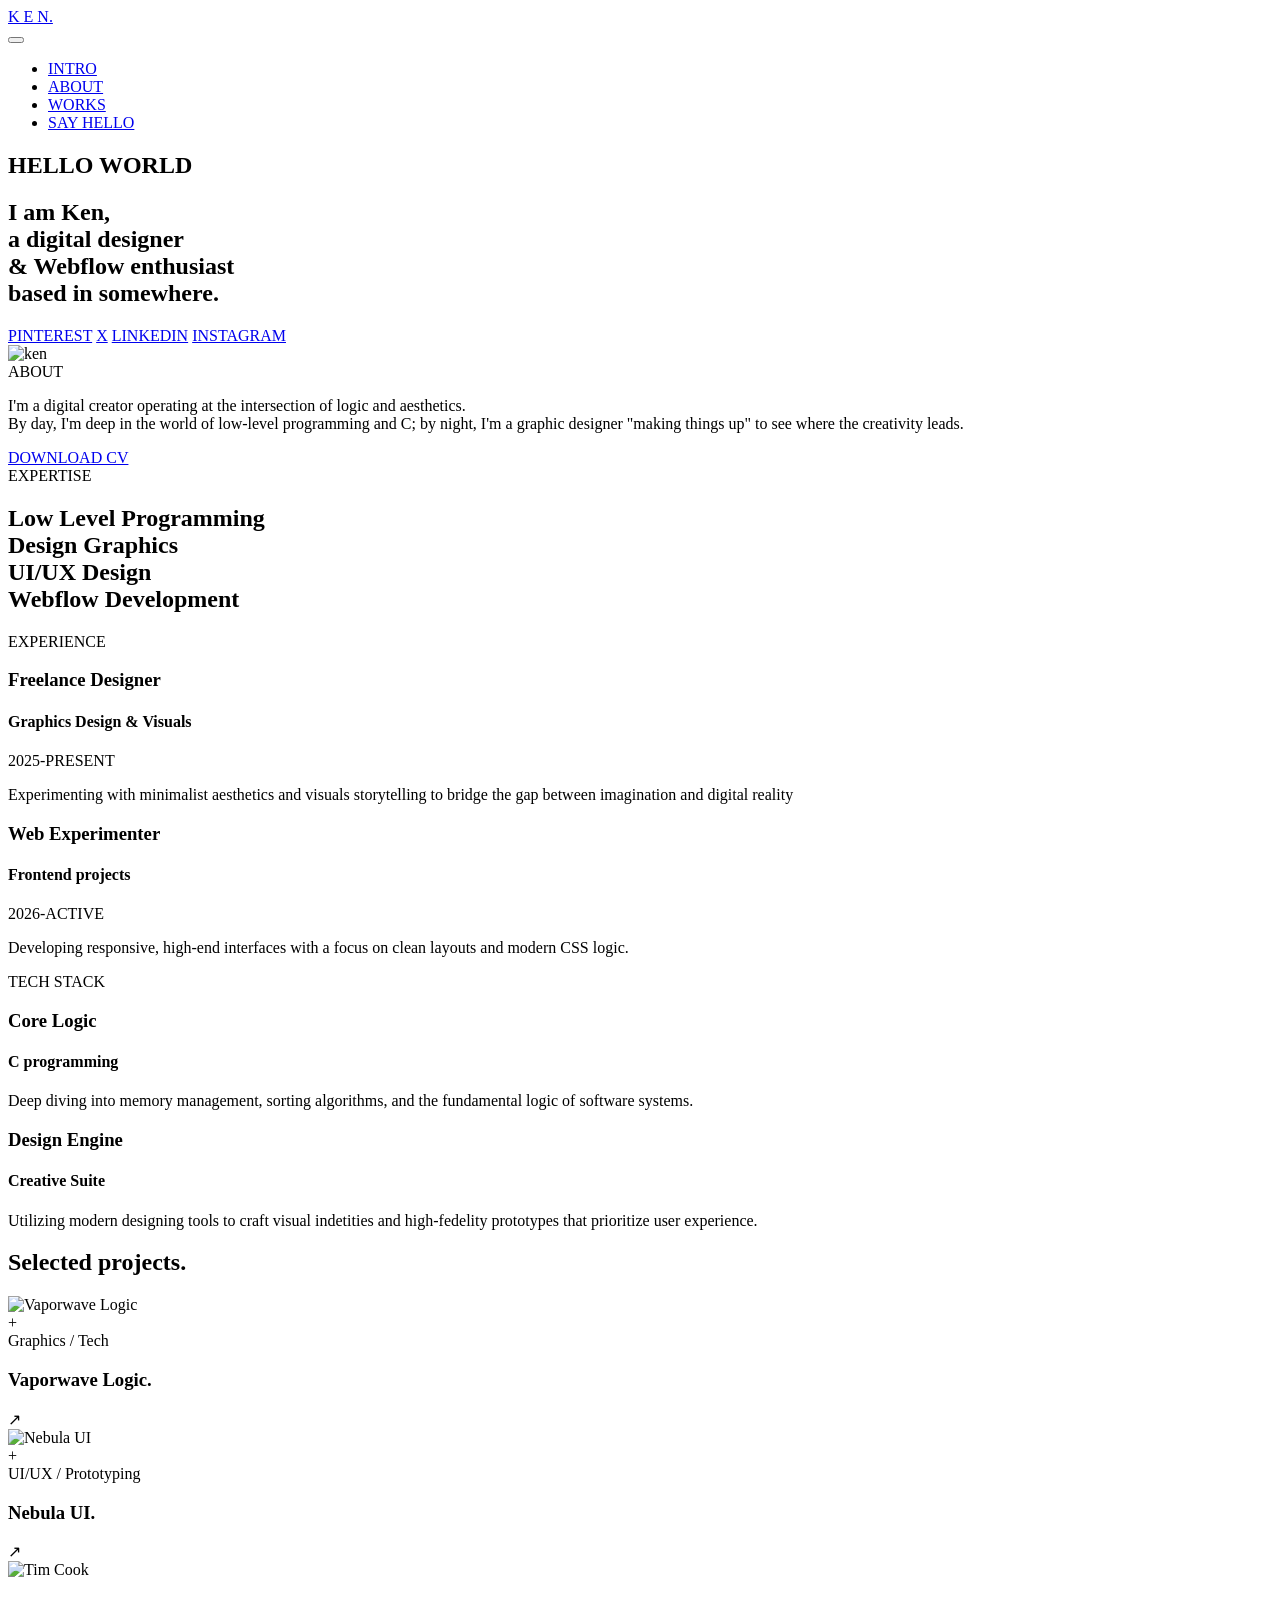
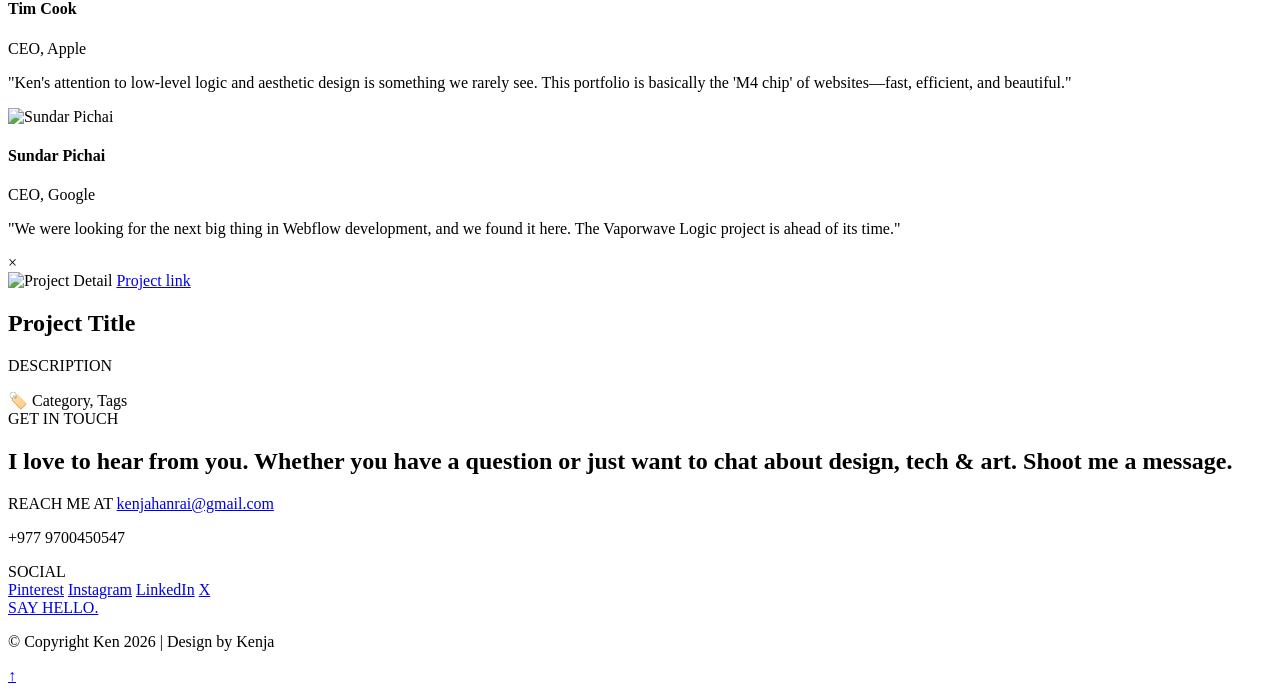
==== index.html @ c33780e9 "Update and rename portfolio ken/portfolio ken.html to index.html" ====
<!DOCTYPE html>
<html>
<head>
    <meta charset="UTF-8">
    <title>ken</title>

    <link rel="stylesheet" href="ken.css">
    <link href="https://fonts.googleapis.com/css2?family=Abril+Fatface&display=swap" rel="stylesheet">
    <link href="https://fonts.googleapis.com/css2?family=Montserrat:wght@400;600;700&display=swap" rel="stylesheet">

</head>

<body>
    
    <!-- header section -->
    <header class="main-header">
    <nav class="navbar">

        <div class="navbar-container">
            <a href="portfolio ken.html" class="logo">K E N.</a>
        </div>

        <button class="navbar-toggle">
            <span class="bar"></span>
            <span class="bar"></span>
            <span class="bar"></span>
        </button>
    
        <ul class="nav-links">
            <li><a href="#intro" class="active">INTRO</a></li>
            <li><a href="#about">ABOUT</a></li>
            <li><a href="#works">WORKS</a></li>
            <li><a href="#contact" class="cta">SAY HELLO</a></li>
        </ul>

    </nav>
    </header>


    <!-- HERO SECTION -->
    <section class="hero-section" id="intro">
        <div class="container">
        <div class="intro-wrapper">
            <span class="line"></span>
        <h1>HELLO WORLD</h1>
        </div>
        <h2> I am Ken, <br> a digital designer <br> & Webflow enthusiast <br> based in somewhere. </h2>
    </div>
    </section>

    <!-- Decorative arcs -->
    <div class="bg-arcs-container">
        <span class="arc"></span>
        <span class="arc"></span>
        <span class="arc"></span>
        <span class="arc"></span>
        <span class="arc"></span>
    </div>

    <!-- SIDE LINKS -->
    <div class="side-socials">
            <a href="https://pin.it/6vvuf3xWx">PINTEREST</a>
            <a href="https://x.com/Kianshiiii">X</a>
            <a href="https://www.linkedin.com/in/kenja-han-rai-2957a1290/">LINKEDIN</a>
            <a href="https://www.instagram.com/ken.and.dee/">INSTAGRAM</a>
        <span class="vertical-line"></span>
    </div>


    <!-- ABOUT SECTION -->
    <section id="about" class="about-section">
    <div class="about-container">

        <!--about image-->
        <div class="about-image">
            <img src="img/about-image-ken.jpeg" alt="ken">
        </div>

        <!--About text box-->
        <div class="about-text-box">
            <div class="intro-wrapper">
                <span class="line"></span>
                <span class="about-label"> ABOUT </span>
            </div>

            <!-- About description-->
        <p class="about-description">
            I'm a digital creator operating at the intersection of logic and aesthetics. <br> 
            By day, I'm deep in the world of low-level programming and C; by night, I'm a graphic designer "making things up" to see where the creativity leads.
        </p>

        <!-- Download CV button -->
        <a href="kenja cv.docx" class="btn">DOWNLOAD CV</a>

        </div>
    </div>

        <!--About expertise-->
        <section id="about" class="about-expertise">
            <div class="expertise-container">
                <span class="section-label"> EXPERTISE </span>
                <h2 class="expertise-display">
                    Low Level Programming <br>
                    Design Graphics <br>
                    UI/UX Design <br>
                    Webflow Development <br>
                </h2>

                <div class="resume-grid">
                    <div class="resume-column">
                        <span class="column-title"> EXPERIENCE </span>
                        
                        <div class="resume-item">
                            <span class="dot"></span>
                            <h3>Freelance Designer</h3>
                            <h4>Graphics Design & Visuals</h4>
                            <p class="date">2025-PRESENT</p>
                            <p> Experimenting with minimalist aesthetics and visuals storytelling to bridge the gap between imagination and digital reality </p>
                        </div>

                        <div class="resume-item">
                            <span class="dot"></span>
                            <h3>Web Experimenter</h3>
                            <h4>Frontend projects</h4>
                            <p class="date">2026-ACTIVE</p>
                            <p>Developing responsive, high-end interfaces with a focus on clean layouts and modern CSS logic.</p>
                        </div>
                    </div>

                    <div class="resume-column">
                        <span class="column-title">TECH STACK</span>

                        <div class="resume-item">
                            <span class="dot"></span>
                            <h3>Core Logic</h3>
                            <h4>C programming</h4>
                            <p>Deep diving into memory management, sorting algorithms, and the fundamental logic of software systems.</p>
                        </div>

                        <div class="resume-item">
                            <span class="dot"></span>
                            <h3>Design Engine</h3>
                            <h4>Creative Suite</h4>
                            <p>Utilizing modern designing tools to craft visual indetities and high-fedelity prototypes that prioritize user experience.</p>
                        </div>
                    </div>
                </div>
            </div>
        </section>

    </section>

    <!--Work section-->
    <section id="works" class="work-section">
        <div class="work-container">
            <h2 class="works-title">Selected projects.</h2>

            <div class="project-grid">
                <div class="project-item"
                    data-title="Vaporwave Logic"
                    data-desc="An experimental fusion of low-level of C algorithm visualizations and 80s aesthetic graphics."
                    data-tags="Graphics, C-programming">
                    <div class="project-img">
                        <img src="img/vaporwave.jpg" alt="Vaporwave Logic">
                        <div class="img-overlay">
                            <span class="plus-icon">+</span>
                        </div>
                    </div>
                    <div class="project-info">
                        <span class="category"> Graphics / Tech</span>
                        <h3>Vaporwave Logic.</h3>
                    </div>
                    <div class="project-arrow">↗</div>
                </div>

                <div class="project-item"
                     data-title="Nebula UI"
                     data-desc="A glassmorphism-heavy user interface desgined for a fictional operating system."
                     data-tags="UI/UX, Prototyping">
                    <div class="project-img">
                        <img src="img/nebula ui.jpg" alt="Nebula UI">
                        <div class="img-overlay">
                            <span class="plus-icon">+</span>
                        </div>
                    </div>
                    <div class="project-info">
                        <span class="category">UI/UX / Prototyping</span>
                        <h3>Nebula UI.</h3>
                    </div>
                    <div class="project-arrow">↗</div>
                </div>
            </div>

            <div class="testimonials-container">
    <div class="testimonial-item">
        <div class="author-meta">
            <img src="img/hitler.jpg" alt="Tim Cook" class="author-img">
            <div class="author-info">
                <h4 class="author-name">Tim Cook</h4>
                <span class="author-title">CEO, Apple</span>
            </div>
        </div>
        <p class="testimonial-text">
            "Ken's attention to low-level logic and aesthetic design is something we rarely see. This portfolio is basically the 'M4 chip' of websites—fast, efficient, and beautiful."
        </p>
    </div>

    <div class="testimonial-item">
        <div class="author-meta">
            <img src="img/hitler.jpg" alt="Sundar Pichai" class="author-img">
            <div class="author-info">
                <h4 class="author-name">Sundar Pichai</h4>
                <span class="author-title">CEO, Google</span>
            </div>
        </div>
        <p class="testimonial-text">
            "We were looking for the next big thing in Webflow development, and we found it here. The Vaporwave Logic project is ahead of its time."
        </p>
    </div>
</div>


        </div>

        <div id="project-modal" class="modal">
    <div class="modal-overlay"></div>
    <div class="modal-card">
        <span class="close-modal">&times;</span>
        
        <!--MODAL IMAGE AND CONTENT-->
        <div class="modal-body">
            <div class="modal-img-container">
                <img id="modal-img" src="" alt="Project Detail">
                <a href="#" class="project-link-btn">Project link</a>
            </div>

            <div class="modal-text-content">
                <h2 id="modal-title">Project Title</h2>
                <p id="modal-desc">DESCRIPTION</p>
                <div class="modal-footer">
                    <span class="tag-icon">🏷️</span>
                    <span id="modal-tags">Category, Tags</span>
                </div>
            </div>
        </div>
    </div>
</div>

    </section>

    <!-- SAY HELLO-->
    <section id="contact" class="contact-section">
    <div class="contact-container">
        
        <div class="contact-intro">
            <span class="section-label">GET IN TOUCH</span>
            <h2 class="contact-display">
                I love to hear from you. Whether you have a question or just want to chat about design, tech & art. Shoot me a message.
            </h2>
        </div>

        <div class="contact-grid">
            <div class="contact-col">
                <span class="column-title">REACH ME AT</span>
                <a href="mailto:kenjahanrai@gmail.com" class="contact-link">kenjahanrai@gmail.com</a>
                <p class="contact-sub">+977 9700450547</p>
            </div>

            <div class="contact-col">
                <span class="column-title">SOCIAL</span>
                <div class="social-links-grid">
                    <a href="https://pin.it/6vvuf3xWx">Pinterest</a>
                    <a href="https://www.instagram.com/kenjahanrai/">Instagram</a>
                    <a href="https://www.linkedin.com/in/kenjahanrai/">LinkedIn</a>
                    <a href="https://x.com/Kianshiiii">X</a>
                </div>
            </div>

            <div class="contact-btn-col">
                <a href="mailto:kenjahanrai@gmail.com" class="btn-say-hello mailtoui">SAY HELLO.</a>
            </div>
        </div>

        <footer class="footer-bottom">
            <p>© Copyright Ken 2026 | Design by Kenja</p>
            <a href="#intro" class="scroll-top">↑</a>
        </footer>

    </div>
</section>

</body>

        <script src="https://cdn.jsdelivr.net/npm/mailtoui@1.0.3/dist/mailtoui-min.js"></script>
        <script src="ken.js"></script>

</html>
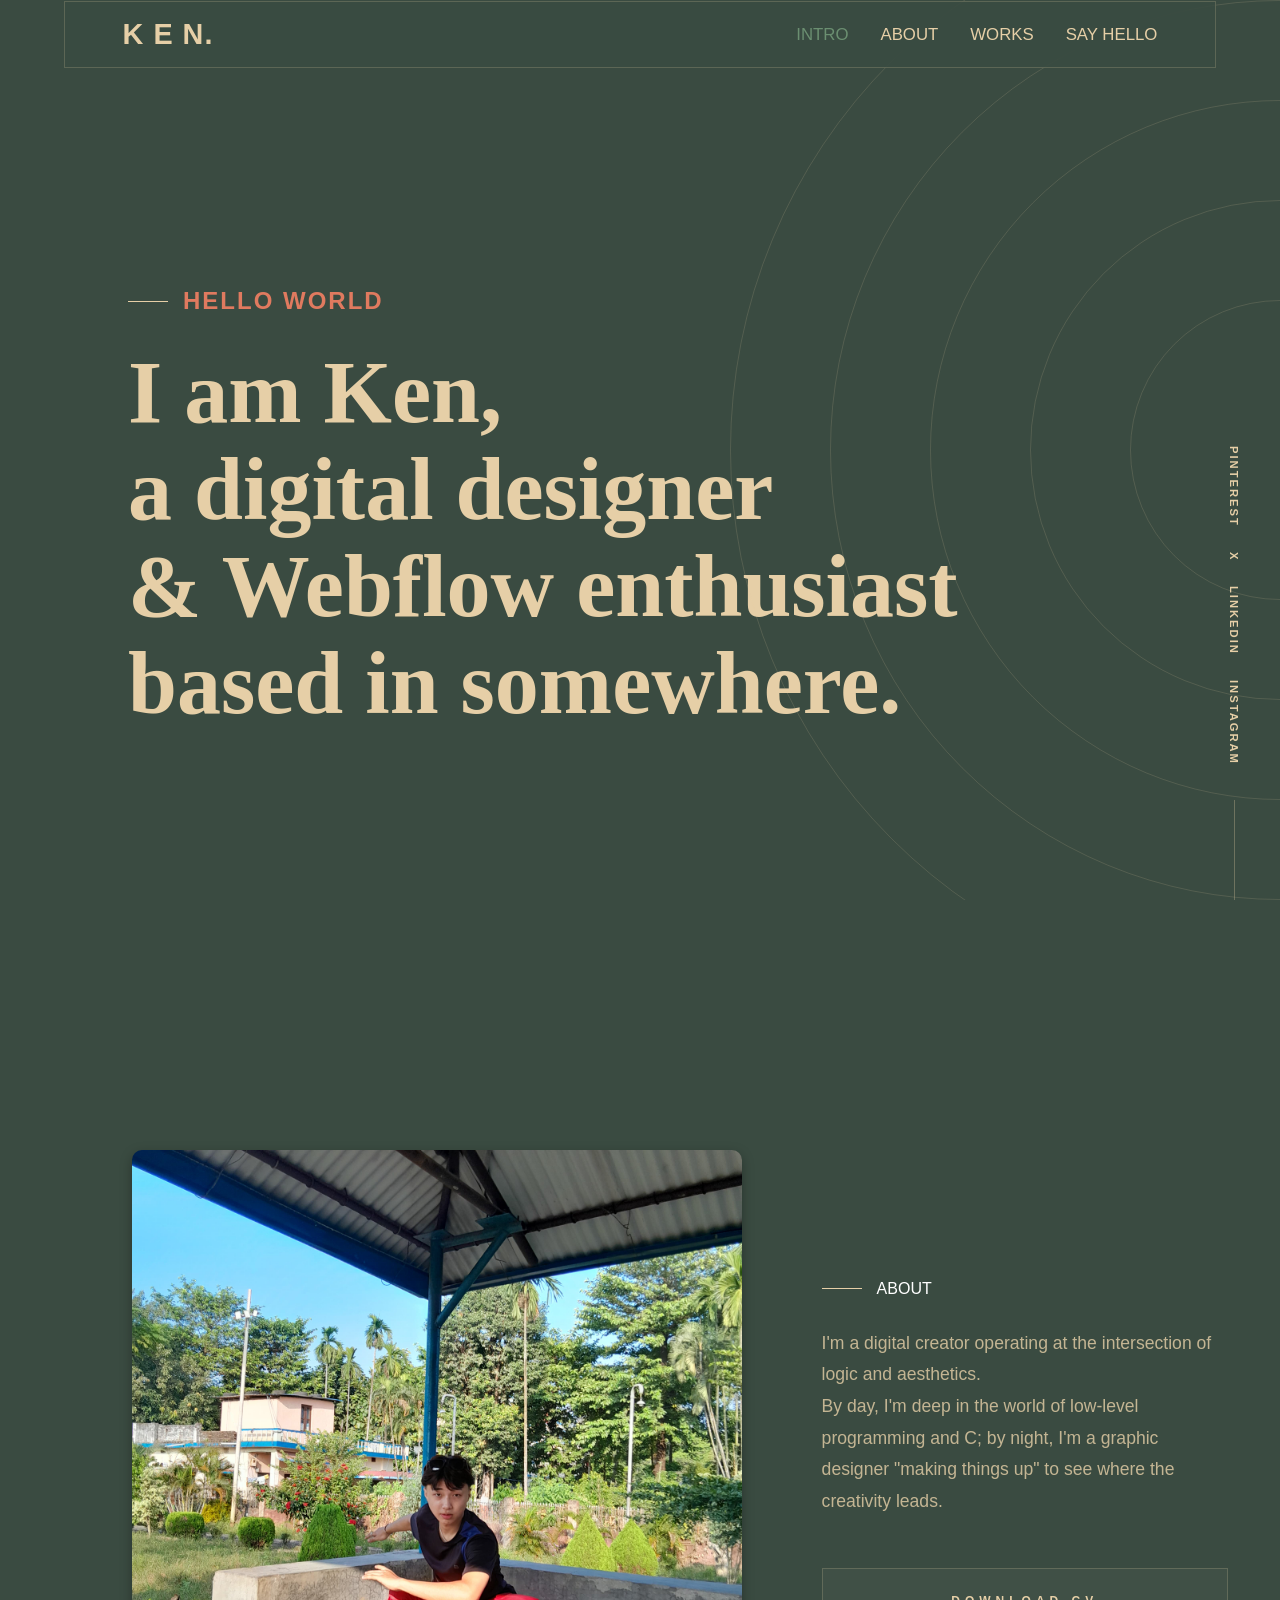
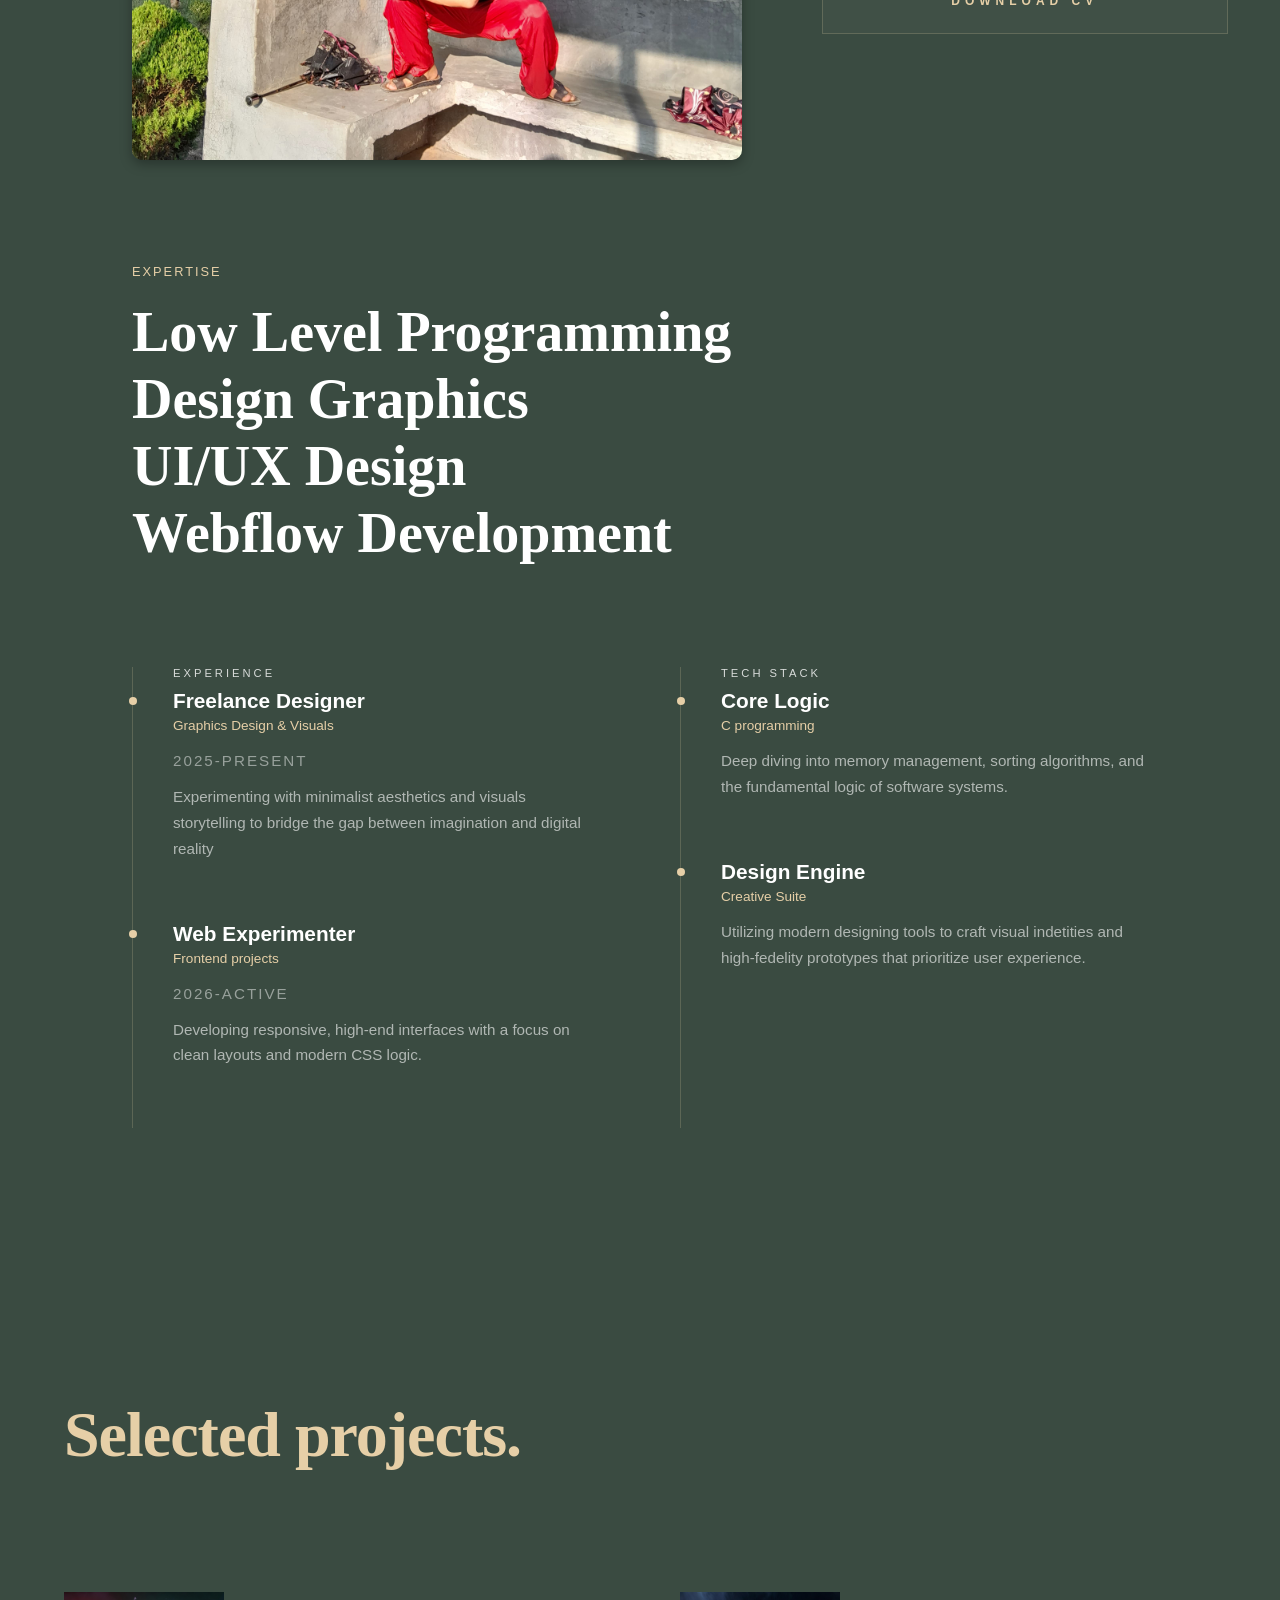
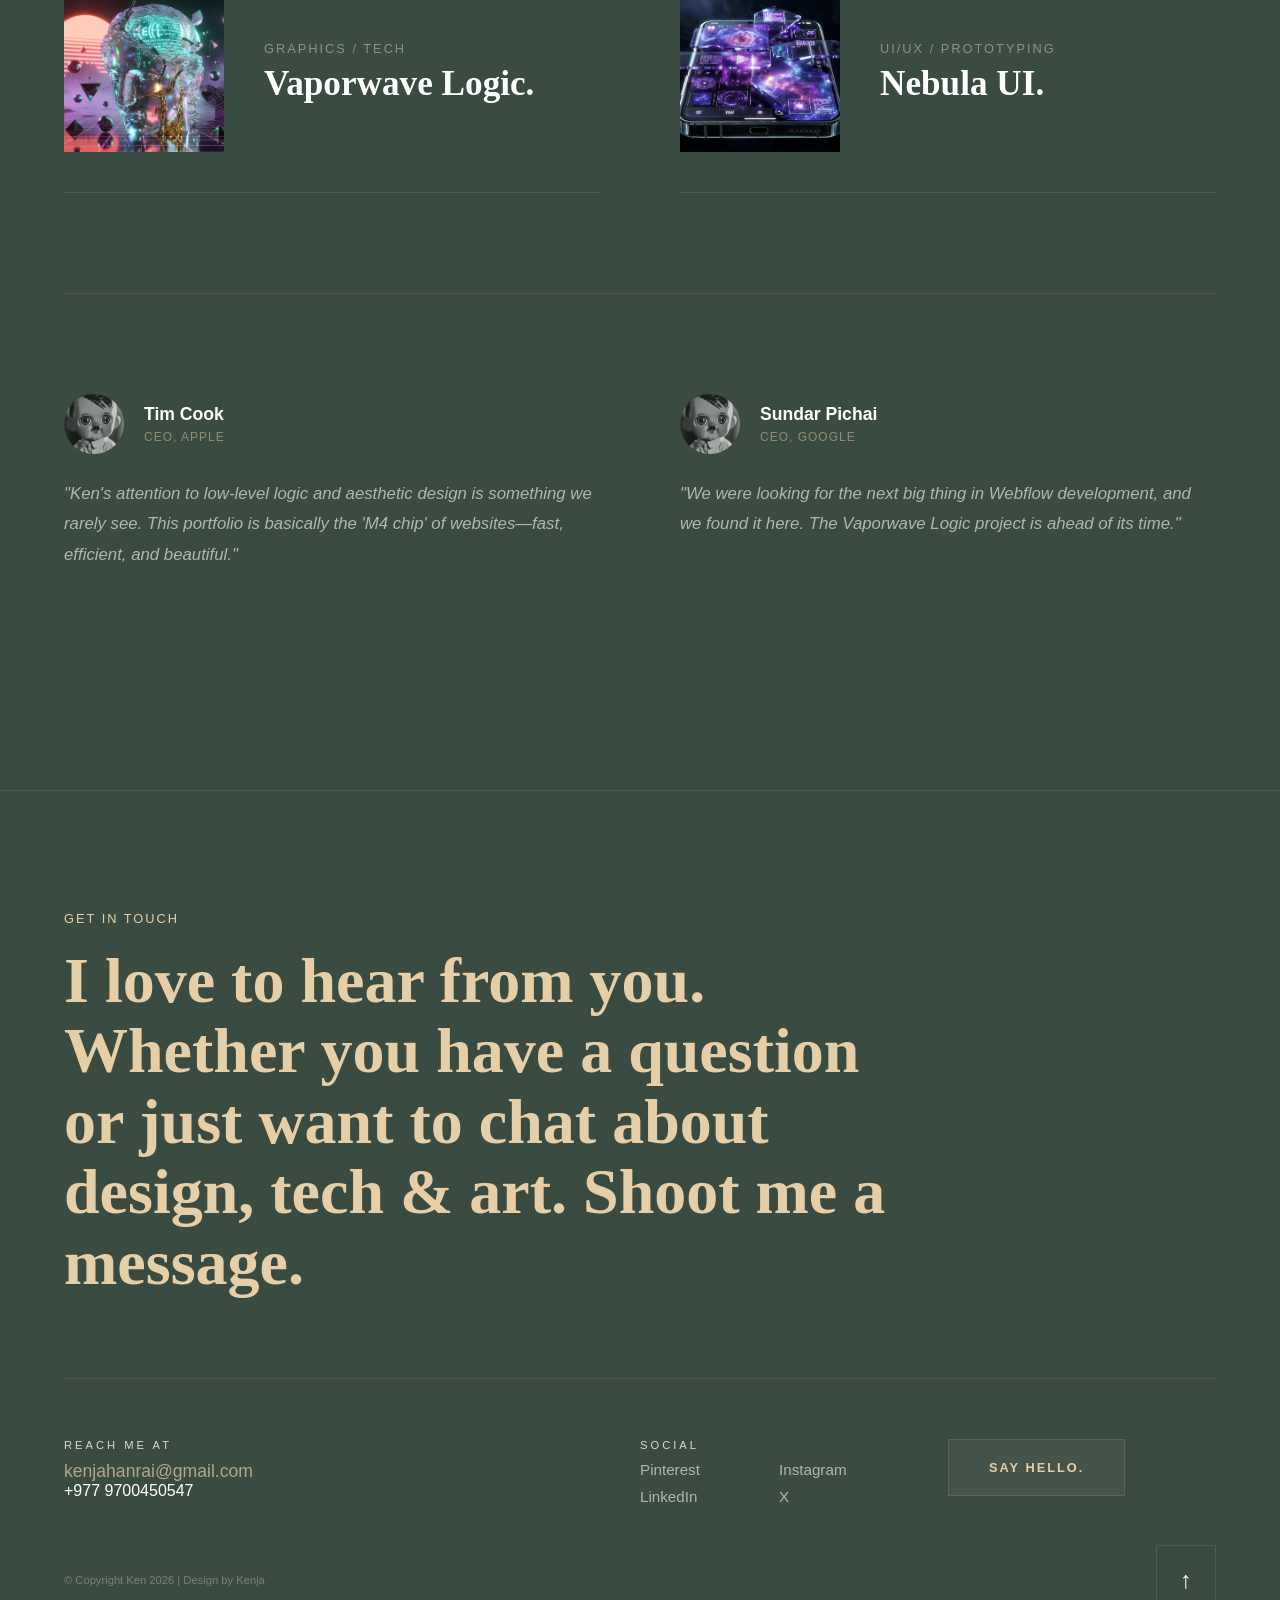
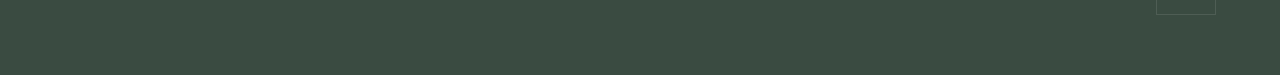
==== commit 458cff8a: "Fix HTML formatting and structure" ====
--- a/index.html
+++ b/index.html
@@ -17,7 +17,7 @@
     <nav class="navbar">
 
         <div class="navbar-container">
-            <a href="portfolio ken.html" class="logo">K E N.</a>
+            <a href="index.html" class="logo">K E N.</a>
         </div>
 
         <button class="navbar-toggle">
@@ -222,7 +222,53 @@
 
         </div>
 
-        <div id="project-modal" class="modal">
+
+    </section>
+
+    
+
+    <!-- SAY HELLO-->
+    <section id="contact" class="contact-section">
+    <div class="contact-container">
+        
+        <div class="contact-intro">
+            <span class="section-label">GET IN TOUCH</span>
+            <h2 class="contact-display">
+                I love to hear from you. Whether you have a question or just want to chat about design, tech & art. Shoot me a message.
+            </h2>
+        </div>
+
+        <div class="contact-grid">
+            <div class="contact-col">
+                <span class="column-title">REACH ME AT</span>
+                <a href="mailto:kenjahanrai@gmail.com" class="contact-link">kenjahanrai@gmail.com</a>
+                <p class="contact-sub">+977 9700450547</p>
+            </div>
+
+            <div class="contact-col">
+                <span class="column-title">SOCIAL</span>
+                <div class="social-links-grid">
+                    <a href="https://pin.it/6vvuf3xWx">Pinterest</a>
+                    <a href="https://www.instagram.com/kenjahanrai/">Instagram</a>
+                    <a href="https://www.linkedin.com/in/kenjahanrai/">LinkedIn</a>
+                    <a href="https://x.com/Kianshiiii">X</a>
+                </div>
+            </div>
+
+            <div class="contact-btn-col">
+                <a href="mailto:kenjahanrai@gmail.com" class="btn-say-hello mailtoui">SAY HELLO.</a>
+            </div>
+        </div>
+
+        <footer class="footer-bottom">
+            <p>© Copyright Ken 2026 | Design by Kenja</p>
+            <a href="#intro" class="scroll-top">↑</a>
+        </footer>
+
+    </div>
+</section>
+
+            <div id="project-modal" class="modal">
     <div class="modal-overlay"></div>
     <div class="modal-card">
         <span class="close-modal">&times;</span>
@@ -246,52 +292,11 @@
     </div>
 </div>
 
-    </section>
-
-    <!-- SAY HELLO-->
-    <section id="contact" class="contact-section">
-    <div class="contact-container">
-        
-        <div class="contact-intro">
-            <span class="section-label">GET IN TOUCH</span>
-            <h2 class="contact-display">
-                I love to hear from you. Whether you have a question or just want to chat about design, tech & art. Shoot me a message.
-            </h2>
-        </div>
-
-        <div class="contact-grid">
-            <div class="contact-col">
-                <span class="column-title">REACH ME AT</span>
-                <a href="mailto:kenjahanrai@gmail.com" class="contact-link">kenjahanrai@gmail.com</a>
-                <p class="contact-sub">+977 9700450547</p>
-            </div>
-
-            <div class="contact-col">
-                <span class="column-title">SOCIAL</span>
-                <div class="social-links-grid">
-                    <a href="https://pin.it/6vvuf3xWx">Pinterest</a>
-                    <a href="https://www.instagram.com/kenjahanrai/">Instagram</a>
-                    <a href="https://www.linkedin.com/in/kenjahanrai/">LinkedIn</a>
-                    <a href="https://x.com/Kianshiiii">X</a>
-                </div>
-            </div>
-
-            <div class="contact-btn-col">
-                <a href="mailto:kenjahanrai@gmail.com" class="btn-say-hello mailtoui">SAY HELLO.</a>
-            </div>
-        </div>
-
-        <footer class="footer-bottom">
-            <p>© Copyright Ken 2026 | Design by Kenja</p>
-            <a href="#intro" class="scroll-top">↑</a>
-        </footer>
-
-    </div>
-</section>
-
 </body>
 
         <script src="https://cdn.jsdelivr.net/npm/mailtoui@1.0.3/dist/mailtoui-min.js"></script>
         <script src="ken.js"></script>
 
 </html>
+
+
--- a/ken.css
+++ b/ken.css
@@ -0,0 +1,1100 @@
+* {
+  margin: 0;
+  padding: 0;
+  box-sizing: border-box;
+}
+
+.main-header {
+    padding: 1px 5%;
+    position: fixed;
+    z-index: 9999;
+    width: 100%;
+}
+
+
+.navbar {
+    border: 1px solid rgba(230, 207, 167, 0.2); 
+}
+
+
+/* Body */
+
+body {
+  font-family: 'Montserrat', sans-serif;
+  background-color: #3a4b41;
+  color: white;
+}
+
+/* Navigation */
+
+nav {
+  width: 100%;
+  padding: 1rem 5%;
+  background: rgb(58, 75, 65);
+  border-bottom: 1px solid #e6cfa7;
+  backdrop-filter: blur;
+  margin-bottom: 2rem;
+
+  display: flex;
+  align-items: center;
+  justify-content: space-between;
+}
+
+/* Logo */
+
+.logo {
+  font-size: 1.8rem;
+  font-weight: 600;
+  color: #e6cfa7;
+  letter-spacing: 1px;
+}
+
+a.logo {
+  color: #e6cfa7;
+  text-decoration: none;
+}
+
+/* Navigation Links */
+
+.nav-links {
+  list-style: none;
+  display: flex;
+  gap: 2rem;
+}
+
+.nav-links li a {
+  position: relative;
+  font-size: 1.05rem;
+  font-weight: 500;
+  text-decoration: none;
+  color: #e6cfa7;   
+  transition: 0.3s ease;
+  white-space: nowrap;
+}
+
+/* Navigation Link Hover Effect */
+
+.nav-links li a:hover {
+  color: #6b8f71;
+}
+
+/* Active Navigation Link */
+
+.nav-links li a.active {
+  color: #6b8f71;
+}
+
+/* Navbar Toggle */
+
+.navbar-toggle {
+  background: transparent;
+  display: none;
+  padding: 10px;
+  border: none;
+  cursor: pointer;
+}
+
+.bar {
+  display: block;
+  width: 25px;
+  height: 3px;
+  margin: 5px auto;
+  background-color: #e6cfa7;
+  transition: 0.3s ease-in-out;
+}
+
+/* Media Queries  */
+
+@media (max-width: 880px){
+
+    .navbar {
+        backdrop-filter: blur(12px);
+    }
+
+  .nav-links{
+    display: none;
+    flex-direction: column;
+    align-items: flex-start;
+    gap: 1.7rem !important;
+    position: absolute;
+    height: 100vh;
+    width: 250px;
+    top: 0;
+    right: 0;
+    padding: 5rem 1.5rem;
+    box-shadow:none;
+    background: rgba(58, 75, 65, 0.8);
+    backdrop-filter: blur(12px);
+    -webkit-backdrop-filter: blur(12px);
+    border-left: 1px solid rgba(230, 207, 167, 0.2);
+  }
+
+  .nav-links.active {
+    display: flex;
+  }
+  
+  .navbar-toggle {
+    display: block;
+    z-index: 999;
+  }
+
+  .navbar-toggle.active .bar:nth-child(2) {
+    opacity: 0;
+  }
+
+  .navbar-toggle.active .bar:nth-child(1) {
+    transform: translateY(8px) rotate(45deg);
+  }
+
+  .navbar-toggle.active .bar:nth-child(3) {
+    transform: translateY(-8px) rotate(-45deg);
+  }
+}
+
+/*  Media query for even smaller phone */
+
+@media (max-width : 480px) {
+  .nav {
+    padding: 0 1rem;
+  }
+
+  .logo {
+    font-size: 1.7rem;
+  }
+
+  .nav-links li a {
+    font-size: 2 rem;
+    padding: 3px 15px;
+  }
+}
+
+/* Hero dhan tanaaa section LOL */
+
+.hero-section {
+  display: flex;
+  flex-direction: column;
+  justify-content: center;
+  align-items: flex-start;
+  min-height: 100vh;
+  position: relative;
+  color:#e6cfa7;
+
+  padding-top: 120px;
+
+  padding-left: 10%;
+  padding-right: 5%;
+}
+
+.hero-section h1 {
+  font-size: 1.5rem;
+  font-weight: 700;
+  color: #e07a5f;
+  margin: 0;
+  letter-spacing: 2px;
+  margin-bottom: none;
+}
+
+.hero-section h2 {
+  font-family: 'Abril Fatface', serif;  
+  font-size: clamp(3rem,8vw, 5.5rem);
+  font-weight: 700;
+  margin-top: 1.5rem;     
+  color: #e6cfa7;
+  line-height: 1.1;
+  max-width: 900px;
+}
+
+/* Line intro */
+
+.intro-wrapper {
+  display: flex;
+  align-items: center;
+  gap: 15px;
+}
+
+/* Line */
+
+.line {
+  width: 35px;
+  height: 1px;
+  background-color: #e6cfa7;
+}
+
+/* Side Social Links */
+
+.side-socials {
+    position: absolute;
+    right: 40px; /* Distance from the right edge */
+    bottom: 0;   /* Starts from the bottom */
+    display: flex;
+    flex-direction: column;
+    align-items: center;
+    gap: 25px;   /* Space between links */
+    z-index: 100;
+}
+
+.side-socials a {
+    writing-mode: vertical-rl;
+    text-decoration: none;
+    color: #e6cfa7;
+    font-size: 0.7rem;
+    font-weight: 600;
+    letter-spacing: 2px;
+    transition: 0.3s;
+}
+
+.side-socials a:hover {
+    color: #e07a5f;
+    transform: translateY(-5px);
+}
+
+/* Decorative arcs */
+
+.bg-arcs-container {
+    position: fixed;
+    top: 0;
+    right: 0;
+    width: 100%;
+    height: 100vh;
+    pointer-events: none; /* Crucial: clicks pass through to your links */
+    z-index: 0; /* Keeps them behind your content */
+    overflow: hidden;
+}
+
+.arc {
+    position: absolute;
+    border: 1px solid rgba(230, 207, 167, 0.15);
+    border-radius: 50%;
+    /* Centered vertically on the right edge */
+    top: 50%;
+    right: 0;
+    opacity: 0;
+    transform: translate(50%, -50%) scale(0.8);
+    animation: arcFadeIn 1.8s ease-out forwards;
+}
+
+/* Specific sizes & delays for the 5 independent circles */
+.arc:nth-child(1) { width: 300px; height: 300px; animation-delay: 0.3s; }
+.arc:nth-child(2) { width: 500px; height: 500px; animation-delay: 0.5s; }
+.arc:nth-child(3) { width: 700px; height: 700px; animation-delay: 0.7s; }
+.arc:nth-child(4) { width: 900px; height: 900px; animation-delay: 0.9s; }
+.arc:nth-child(5) { width: 1100px; height: 1100px; animation-delay: 1.1s; }
+
+@keyframes arcFadeIn {
+    0% {
+        opacity: 0;
+        transform: translate(50%, -50%) scale(0.8);
+    }
+    100% {
+        opacity: 1;
+        transform: translate(50%, -50%) scale(1);
+    }
+}
+
+/* The long line at the bottom of the links */
+.vertical-line {
+    width: 1px;
+    height: 100px;
+    background-color: rgba(230, 207, 167, 0.3);
+    margin-top: 10px;
+}
+
+/* Hide on mobile */
+@media (max-width: 1100px) {
+    .side-socials {
+        display: none;
+    }
+}
+
+/* Animation instructions */
+@keyframes fadeInUp {
+    from {
+        opacity: 0;
+        transform: translateY(30px); 
+    }
+    to {
+        opacity: 1;
+        transform: translateY(0); 
+    }
+}
+
+/* Animation for contents */
+.intro-wrapper {
+    opacity: 0; /* Start hidden */
+    animation: fadeInUp 1s ease forwards; /* 'forwards' keeps it visible after it ends */
+}
+
+.hero-section h2 {
+    opacity: 0; /* Start hidden */
+    animation: fadeInUp 1s ease forwards; /* 'forwards' keeps it visible after it ends */
+    animation-delay: 0.5s; /* Delay for the main heading */
+}
+
+.side-socials {
+  opacity: 0; /* Start hidden */
+  animation: fadeInUp 1s ease forwards; /* 'forwards' keeps it visible after it ends */
+  animation-delay: 0.8s; /* Delay for the side social links */
+}
+
+/* Animation instruction for navbar */
+@keyframes slideDown {
+    from {
+        transform: translateY(-100%); 
+    }
+    to {
+        transform: translateY(0);  
+    }
+}
+
+/* animate header */
+.main-header {
+    animation: slideDown 1.2s cubic-bezier(0.2, 1, 0.3, 1) forwards;
+}
+
+html {
+    scroll-behavior: smooth;
+}
+
+/* About section */
+.about-section {
+    min-height: 100vh;
+    padding: 150px 10%;
+}
+
+.about-text {
+    margin-top: 40px;
+    max-width: 600px;
+    font-size: 1.1rem;
+    line-height: 1.8;
+    color: rgba(230, 207, 167, 0.8);
+}
+
+/* navbar glass like lol */
+
+.navbar {
+    background: rgba(58, 75, 65, 0.8); 
+    
+    backdrop-filter: blur(12px); 
+    -webkit-backdrop-filter: blur(12px); 
+    
+    border: 1px solid rgba(230, 207, 167, 0.2); 
+}
+
+.about-container {
+  display: flex;
+  align-items: center;
+  justify-content: space-between;
+  gap: 80px;
+  max-width: 1200px;
+  margin: 0 auto;
+  padding: 100px 5%;
+  padding-left: 4px;
+  padding-right: 4px;
+}
+
+.about-image {
+  flex: 0 0 60%;
+  z-index: 1;
+}
+
+.about-image img {
+  width: 100%;
+  border-radius: 10px;
+  object-fit: cover;
+  filter: drop-shadow(0 4px 6px rgba(0, 0, 0, 0.3));
+}
+
+.about-text-box {
+  flex: 0 0 40%;
+  z-index: 2;
+}
+
+.intro-wrapper {
+  display: flex;
+  align-items: center;
+  gap: 15px;
+  margin-bottom: 30px;
+}
+
+.line {
+  width: 40px;
+  height: 1px;
+  background-color: #e6cfa7;
+}
+
+.about-description {
+  font-size: 1.1rem;
+  line-height: 1.8;
+  color: rgba(230, 207, 167, 0.8);
+  margin-bottom: 50px;
+}
+
+.btn {
+    display: block;
+    width: 100%; /* Makes it wide like the screenshot */
+    padding: 25px 0;
+    text-align: center;
+    background-color: rgba(255, 255, 255, 0.03); /* Very subtle dark fill */
+    border: 1px solid rgba(230, 207, 167, 0.2);
+    color: #e6cfa7;
+    text-decoration: none;
+    font-size: 0.75rem;
+    letter-spacing: 5px;
+    font-weight: 700;
+    transition: all 0.4s ease;
+}
+
+.btn:hover {
+    background-color: #e6cfa7;
+    color: #3a4b41; /* Swaps colors on hover */
+}
+
+/* About Expertise section*/
+.expertise-section {
+    padding: 120px 0;
+    background-color: #1a1a1a; /* Match your site's dark background */
+    color: #fff;
+}
+
+.expertise-container {
+    max-width: 1100px;
+    margin: 0 auto;
+    padding: 0 5%;
+    padding-left: 4px;
+    padding-right: 4px;
+}
+
+.section-label, .column-title {
+    font-size: 0.7rem;
+    letter-spacing: 4px;
+    color: #e6cfa7; /* Your accent color */
+    display: block;
+    margin-bottom: 30px;
+    text-transform: uppercase;
+}
+
+.expertise-display {
+    font-family: 'Abril Fatface', serif; /* The bold serif font */
+    font-size: 3.5rem;
+    line-height: 1.2;
+    margin-bottom: 100px;
+    color: #fff;
+    max-width: 900px;
+}
+
+.resume-grid {
+    display: flex;
+    gap: 80px;
+}
+
+.resume-column {
+    flex: 1;
+    position: relative;
+    border-left: 1px solid rgba(230, 207, 167, 0.2); /* The vertical line */
+    padding-left: 40px;
+}
+
+.resume-item {
+    margin-bottom: 60px;
+    position: relative;
+}
+
+/* The Gold Dot sitting on the line */
+.dot {
+    position: absolute;
+    left: -44.5px; /* Aligns exactly on the 1px border */
+    top: 8px;
+    width: 8px;
+    height: 8px;
+    background-color: #e6cfa7;
+    border-radius: 50%;
+}
+
+.resume-item h3 {
+    font-size: 1.3rem;
+    margin-bottom: 5px;
+    font-weight: 600;
+}
+
+.resume-item h4 {
+    font-size: 0.85rem;
+    color: #e6cfa7;
+    margin-bottom: 15px;
+    font-weight: 400;
+}
+
+.resume-item p {
+    font-size: 0.95rem;
+    line-height: 1.7;
+    color: rgba(255, 255, 255, 0.6);
+}
+
+.date {
+    font-size: 0.7rem;
+    letter-spacing: 2px;
+    margin-bottom: 10px;
+    opacity: 0.8;
+}
+
+/* Mobile Responsive */
+@media (max-width: 768px) {
+    .resume-grid { flex-direction: column; }
+    .expertise-display { font-size: 2.2rem; }
+}
+
+/* --- Works Section Base --- */
+.work-section {
+    padding: 120px 0; 
+    color: #e6cfa7;
+    width: 100%;
+}
+
+.work-container {
+    max-width: 90%; /* Keeping it spacious and big like we discussed */
+    margin: 0 auto;
+}
+
+.works-title {
+    font-family: 'Abril Fatface', serif;
+    font-size: 4rem; /* Big, stunning heading */
+    margin-bottom: 80px;
+    letter-spacing: -1px;
+}
+
+/* --- The Grid --- */
+.project-grid {
+    display: grid;
+    grid-template-columns: 1fr 1fr; /* Two columns like Luther's */
+    column-gap: 80px; /* Spacious gap between columns */
+    row-gap: 0; /* Handled by project-item padding */
+}
+
+/* --- Project Item Row --- */
+.project-item {
+    display: flex;
+    align-items: center;
+    padding: 40px 30px 40px 0;
+    border-bottom: 1px solid rgba(255, 255, 255, 0.1);
+    position: relative;
+    cursor: pointer;
+    overflow: hidden;
+    transition: border-color 0.4s ease;
+}
+
+/* Image Setup (1:1 Ratio) */
+.project-img {
+    width: 160px;
+    height: 160px;
+    overflow: hidden;
+    margin-right: 40px;
+    flex-shrink: 0;
+    position: relative;
+}
+
+.project-img img {
+    width: 100%;
+    height: 100%;
+    object-fit: cover;
+    display: block;
+    transition: transform 0.5 ease;
+}
+
+/* The White Overlay (Invisible by default) */
+.img-overlay {
+    position: absolute;
+    top: 0;
+    left: 0;
+    width: 100%;
+    height: 100%;
+    background-color: rgba(255, 255, 255, 0.2); /* That "whiteish" look */
+    display: flex;
+    justify-content: center;
+    align-items: center;
+    opacity: 0; /* Hidden */
+    transition: opacity 0.4s ease;
+}
+
+/* The Plus Sign */
+.plus-icon {
+    color: #000; /* Or #fff depending on your preference */
+    font-size: 2.5rem;
+    font-weight: 300;
+    transform: translateY(10px); /* Starts slightly lower */
+    transition: transform 0.4s ease;
+}
+
+/* Text Info */
+.project-info .category {
+    font-size: 0.8rem;
+    text-transform: uppercase;
+    letter-spacing: 2px;
+    color: rgba(255, 255, 255, 0.4);
+    display: block;
+    margin-bottom: 8px;
+}
+
+.project-info h3 {
+    font-family: 'Abril Fatface', serif;
+    font-size: 2.2rem;
+    color: #fff;
+    margin: 0;
+    transition: color 0.4s ease;
+}
+
+/* The Arrow Reaction */
+.project-arrow {
+    position: absolute;
+    right: 0;
+    font-size: 1.8rem;
+    color: #e6cfa7; /* That gold accent */
+    opacity: 0;
+    transform: translateX(-30px);
+    transition: all 0.4s cubic-bezier(0.25, 1, 0.5, 1);
+}
+
+/* --- HOVER REACTIONS --- */
+
+
+.project-item:hover .img-overlay {
+    opacity: 1; /* Show the white wash */
+}
+.project-item:hover .plus-icon {
+    transform: translateY(0); /* Move the plus sign up to center */
+}
+/* 2. Title Color Change */
+.project-item:hover h3 {
+    color: #e6cfa7;
+}
+
+/* 3. Arrow Slide-in */
+.project-item:hover .project-arrow {
+    opacity: 1;
+    transform: translateX(0);
+}
+
+/* 4. Border Highlight */
+.project-item:hover {
+    border-bottom: 1px solid rgba(230, 207, 167, 0.5);
+}
+
+/* Modal Base */
+.modal {
+    display: none; 
+    position: fixed;
+    z-index: 2000;
+    top: 0;
+    left: 0;
+    width: 100%;
+    height: 100%;
+}
+
+.modal-overlay {
+    position: absolute;
+    width: 100%;
+    height: 100%;
+    background: rgba(0, 0, 0, 0.9); /* Dark backdrop */
+}
+
+.modal-container {
+    position: relative;
+    width: 90%;
+    max-width: 700px;
+    margin: 50px auto;
+    background: #fff;
+    animation: fadeInUp 0.4s cubic-bezier(0.25, 1, 0.5, 1);
+}
+
+@keyframes fadeInUp {
+    from { opacity: 0; transform: translateY(30px); }
+    to { opacity: 1; transform: translateY(0); }
+}
+
+/* Modal Container */
+.modal {
+    display: none; /* Hidden by default */
+    position: fixed;
+    top: 0; left: 0;
+    width: 100%; height: 100%;
+    z-index: 9999;
+}
+
+/* Dark Background Overlay */
+.modal-overlay {
+    position: absolute;
+    width: 100%; height: 100%;
+    background: rgba(18, 18, 18, 0.95);
+}
+
+/* The White Card */
+.modal-card {
+    position: relative;
+    background: #fff;
+    width: 90%;
+    max-width: 750px;
+    margin: 60px auto;
+    animation: slideUp 0.4s ease-out;
+    box-shadow: 0 20px 50px rgba(0,0,0,0.5);
+}
+
+@keyframes slideUp {
+    from { opacity: 0; transform: translateY(40px); }
+    to { opacity: 1; transform: translateY(0); }
+}
+
+/* Content Layout */
+.modal-img-container { position: relative; }
+#modal-img { width: 100%; display: block; }
+
+.project-link-btn {
+    position: absolute;
+    top: 20px; left: 20px;
+    background: rgba(0, 0, 0, 0.3);
+    color: #fff;
+    padding: 10px 18px;
+    font-size: 13px;
+    text-decoration: none;
+    transition: 0.3s;
+}
+
+.modal-text-content {
+    padding: 50px;
+    color: #333;
+}
+
+#modal-title {
+    font-family: 'Abril Fatface', serif;
+    font-size: 2rem;
+    margin-bottom: 15px;
+    color: #1a1a1a;
+}
+
+#modal-desc {
+    font-size: 1.1rem;
+    line-height: 1.7;
+    color: #666;
+    margin-bottom: 30px;
+}
+
+/* Close 'X' Button */
+.close-modal {
+    position: absolute;
+    top: -45px; right: 0;
+    color: #fff;
+    font-size: 35px;
+    cursor: pointer;
+}
+
+.testimonials-container {
+    display: grid;
+    grid-template-columns: 1fr 1fr;
+    gap: 80px;
+    margin-top: 100px; /* Space away from projects */
+    padding-top: 100px;
+    border-top: 1px solid rgba(230, 207, 167, 0.1);
+}
+
+.testimonial-item {
+    cursor: default;
+    transition: transform 0.3s ease;
+}
+
+.author-meta {
+    display: flex;
+    align-items: center;
+    gap: 20px;
+    margin-bottom: 25px;
+}
+
+.author-img {
+    width: 60px;
+    height: 60px;
+    border-radius: 50%;
+    object-fit: cover;
+    /* The Greyish Effect */
+    filter: grayscale(100%);
+    opacity: 0.7;
+    transition: all 0.5s ease;
+}
+
+.author-name {
+    font-size: 1.1rem;
+    font-weight: 600;
+    color: #fff;
+    margin-bottom: 2px;
+    transition: color 0.4s ease;
+}
+
+.author-title {
+    font-size: 0.75rem;
+    color: rgba(230, 207, 167, 0.5);
+    text-transform: uppercase;
+    letter-spacing: 1px;
+}
+
+.testimonial-text {
+    font-size: 1.05rem;
+    line-height: 1.8;
+    color: rgba(255, 255, 255, 0.6);
+    font-style: italic;
+}
+
+/* --- HOVER EFFECTS --- */
+
+/* 1. Image goes from grey to normal */
+.testimonial-item:hover .author-img {
+    filter: grayscale(0%);
+    opacity: 1;
+    transform: scale(1.1);
+}
+
+/* 2. Name colors up to your gold accent */
+.testimonial-item:hover .author-name {
+    color: #e6cfa7;
+}
+
+/* 3. Subtle lift animation for the whole block */
+.testimonial-item:hover {
+    transform: translateY(-5px);
+}
+
+/* say hello section */
+.contact-section {
+    padding: 120px 0 60px;
+    margin-top: auto;
+    border-top: 1px solid rgba(255, 255, 255, 0.1); 
+    
+    /* This adds the space between the line and your text */
+    padding-top: 120px; 
+    
+    /* This adds space above the line itself */
+    margin-top: 100px; 
+
+}
+
+.contact-container {
+    max-width: 1300px;
+    margin: 0 auto;
+    padding: 0 5%;
+}
+
+.section-label {
+    font-family: 'Montserrat', sans-serif;
+    color: #e6cfa7;
+    letter-spacing: 2px;
+    font-size: 0.8rem;
+    display: block;
+    margin-bottom: 20px;
+}
+
+.contact-display {
+    font-family: 'Abril Fatface', serif;
+    font-size: clamp(2.5rem, 6vw, 4.5rem);
+    line-height: 1.1;
+    margin-bottom: 80px;
+    max-width: 900px;
+}
+
+/* Update your contact-display for that massive, bold look */
+.contact-display {
+    font-family: 'Abril Fatface', serif;
+    /* Lowered the middle and max values for desktop */
+    font-size: clamp(2.5rem, 5vw, 4.2rem); 
+    line-height: 1.1;
+    margin-bottom: 80px;
+    /* This keeps the text from stretching too wide */
+    max-width: 850px; 
+    color: #e6cfa7;
+}
+
+/* Fix the Grid Layout */
+.contact-grid {
+    display: grid;
+    grid-template-columns: 2fr 1fr 1fr; /* Give more room to the 'Reach Me' section */
+    gap: 40px;
+    border-top: 1px solid rgba(230, 207, 167, 0.1); /* The line above the info */
+    padding-top: 60px;
+    align-items: start;
+}
+
+/* Ensure the columns don't stack until mobile */
+.contact-column {
+    display: flex;
+    flex-direction: column;
+    gap: 15px;
+}
+
+.column-title {
+    font-family: 'Montserrat', sans-serif;
+    text-transform: uppercase;
+    font-size: 0.7rem;
+    letter-spacing: 3px;
+    color: #fff;
+    margin-bottom: 10px;
+    opacity: 0.8;
+}
+
+.contact-link {
+    font-size: 1.1rem;
+    color: rgba(230, 207, 167, 0.7);
+    text-decoration: none;
+    transition: 0.3s;
+}
+
+.contact-link:hover {
+    color: #fff;
+}
+.social-links-grid {
+    display: grid;
+    grid-template-columns: 1fr 1fr;
+    gap: 10px;
+}
+
+.social-links-grid a {
+    color: rgba(255,255,255,0.6);
+    text-decoration: none;
+    font-size: 0.95rem;
+}
+
+.social-links-grid a:hover {
+    color: #e6cfa7;
+}
+
+/* The Button */
+.btn-say-hello {
+    display: inline-block;
+    padding: 20px 40px;
+    background-color: rgba(255,255,255,0.05);
+    border: 1px solid rgba(255,255,255,0.1);
+    color: #e6cfa7;
+    text-decoration: none;
+    font-family: 'Montserrat', sans-serif;
+    font-weight: 700;
+    letter-spacing: 2px;
+    font-size: 0.8rem;
+    transition: all 0.3s;
+}
+
+.btn-say-hello:hover {
+    background-color: #e6cfa7;
+    color: #111;
+}
+
+/* Footer bottom */
+.footer-bottom {
+    display: flex;
+    justify-content: space-between;
+    align-items: center;
+    padding-top: 40px;
+    font-size: 0.7rem;
+    color: rgba(255,255,255,0.3);
+}
+
+.scroll-top {
+    color: #fff;
+    text-decoration: none;
+    border: 1px solid rgba(255,255,255,0.1);
+    width: 60px;
+    height: 70px;
+    font-size: 1.5rem;
+    display: flex;
+    align-items: center;
+    justify-content: center;
+    transition: all 0.3s;
+}
+
+.scroll-top:hover {
+    background-color: #e6cfa7;
+    color: #111;
+    border-color: #e6cfa7;
+    transform: translateY(-5px);
+}
+
+/* Customizing the Mailtoui Modal Colors */
+:root {
+    --mailtoui-primary: #e6cfa7; /* Your gold color */
+    --mailtoui-primary-dark: #d4bc92;
+    --mailtoui-background: #111111;
+    --mailtoui-text: #ffffff;
+}
+
+/* Optional: Make the modal match your aesthetic more closely */
+#mailtoui-modal-content {
+    border: 1px solid rgba(255, 255, 255, 0.1);
+    border-radius: 0px; /* Luther style uses sharp edges */
+}
+
+/* Mobile Styles for Project Items */
+@media screen and (max-width: 768px) {
+    .project-item {
+        flex-direction: column; /* Stacks image and text vertically */
+        align-items: flex-start;
+        gap: 20px;
+    }
+
+    .project-img {
+        width: 100%; /* Makes the image take full width on mobile */
+        margin-bottom: 15px;
+    }
+
+    .project-info {
+        padding-left: 0; /* Removes any side padding so text aligns left */
+    }
+
+    .project-info h3 {
+        font-size: 1.8rem; /* Adjusts the size so it fits mobile screens */
+    }
+
+    .category {
+        display: block;
+        margin-bottom: 5px;
+    }
+}
+
+/* To be seen in the phone */
+@media screen and (max-width: 768px) {
+    /* 1. Stack the About container vertically */
+    .about-container {
+        flex-direction: column; 
+        align-items: center;
+        text-align: center; /* Centers text for a cleaner mobile look */
+        padding: 40px 20px;
+    }
+
+    /* 2. Make the image large and centered */
+    .about-image {
+        width: 100%;
+        max-width: 400px; /* Prevents the photo from getting too huge */
+        margin-bottom: 30px; /* Adds space before the text starts */
+    }
+
+    .about-image img {
+        width: 100%;
+        height: auto;
+        border-radius: 8px; /* Optional: keeps your photo's rounded edges */
+    }
+
+    /* 3. Ensure the text box takes up full width */
+    .about-text-box {
+        width: 100%;
+        padding-left: 0; /* Removes the desktop side-padding */
+    }
+
+    .about-description {
+        font-size: 1.1rem;
+        line-height: 1.6;
+        margin: 20px 0;
+    }
+}
+
+/* Apply this to your sections below the Hero */
+.about-section, .expertise-section, .work-section, .contact-section {
+    opacity: 0;
+    transform: translateY(40px);
+    transition: all 1.2s cubic-bezier(0.2, 0.6, 0.2, 1);
+}
+
+/* This class will be added by JavaScript when you scroll */
+.section-visible {
+    opacity: 1;
+    transform: translateY(0);
+}
